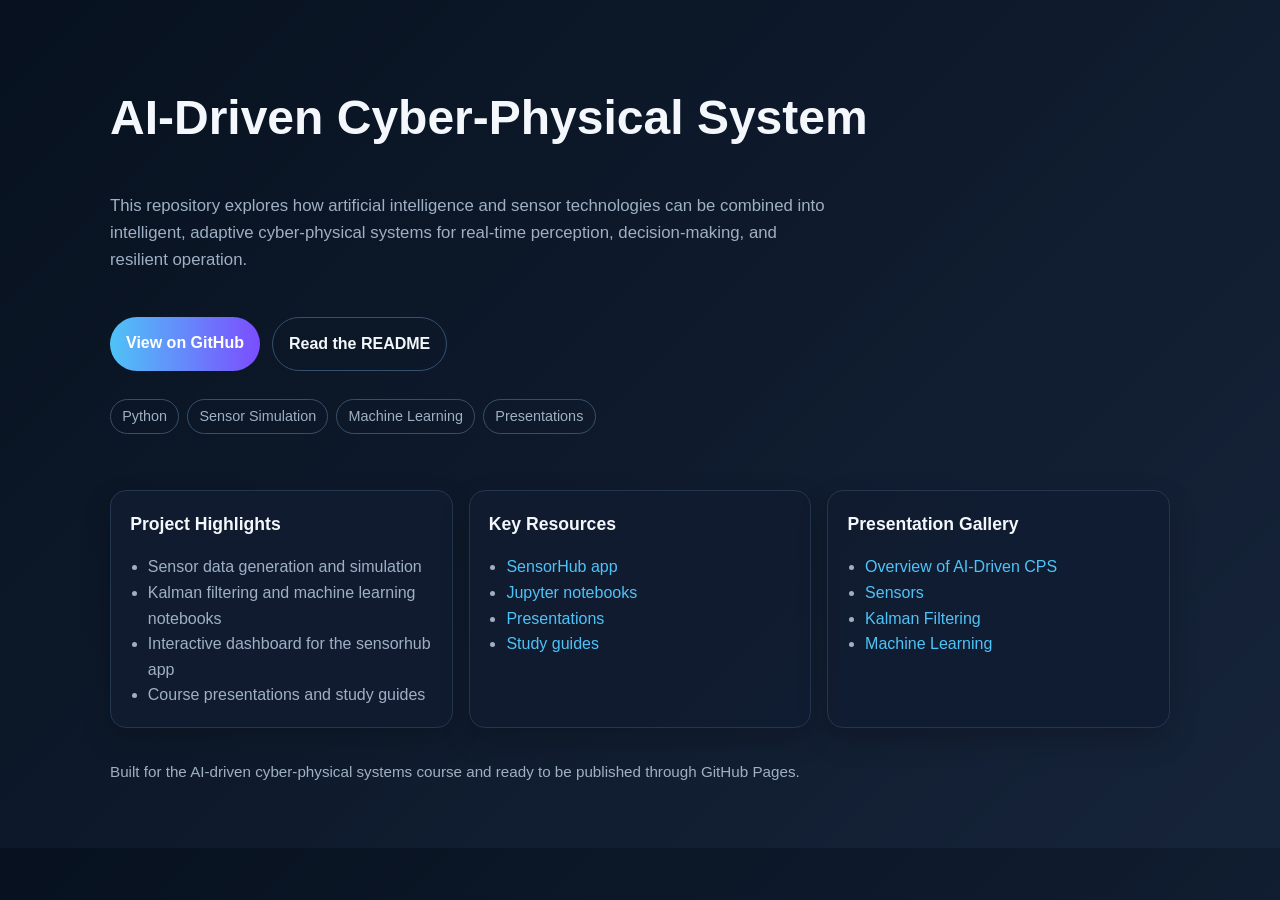
==== docs/index.html @ f4023572 "Add GitHub Pages site" ====
<!DOCTYPE html>
<html lang="en">
  <head>
    <meta charset="UTF-8" />
    <meta name="viewport" content="width=device-width, initial-scale=1.0" />
    <meta
      name="description"
      content="AI-driven Cyber-Physical System project page with sensor simulation, notebooks, and presentations."
    />
    <title>AI-Driven Cyber-Physical System</title>
    <style>
      :root {
        --bg: #07111f;
        --card: #101c31;
        --text: #f4f7fb;
        --muted: #9fb0c4;
        --accent: #4fc3f7;
        --accent-2: #7c4dff;
      }

      * { box-sizing: border-box; }
      body {
        margin: 0;
        font-family: Inter, "Segoe UI", Roboto, Arial, sans-serif;
        background: linear-gradient(135deg, var(--bg), #16243a);
        color: var(--text);
        line-height: 1.6;
      }

      a { color: var(--accent); text-decoration: none; }
      a:hover { text-decoration: underline; }

      .container {
        max-width: 1100px;
        margin: 0 auto;
        padding: 2rem 1.25rem 4rem;
      }

      .hero {
        padding: 3rem 0 2rem;
        display: grid;
        gap: 1.2rem;
      }

      .hero h1 {
        font-size: clamp(2rem, 4vw, 3rem);
        margin: 0;
      }

      .hero p {
        font-size: 1.05rem;
        color: var(--muted);
        max-width: 720px;
      }

      .hero-actions {
        display: flex;
        flex-wrap: wrap;
        gap: 0.75rem;
        margin-top: 0.5rem;
      }

      .btn {
        display: inline-block;
        padding: 0.8rem 1rem;
        border-radius: 999px;
        font-weight: 600;
        background: linear-gradient(90deg, var(--accent), var(--accent-2));
        color: white;
      }

      .btn.secondary {
        background: transparent;
        border: 1px solid #35506d;
        color: var(--text);
      }

      .grid {
        display: grid;
        grid-template-columns: repeat(auto-fit, minmax(260px, 1fr));
        gap: 1rem;
        margin-top: 1.5rem;
      }

      .card {
        background: rgba(16, 28, 49, 0.95);
        border: 1px solid #23364f;
        border-radius: 16px;
        padding: 1.2rem;
        box-shadow: 0 12px 30px rgba(0, 0, 0, 0.2);
      }

      .card h2 {
        margin-top: 0;
        font-size: 1.1rem;
      }

      .card p, .card li {
        color: var(--muted);
      }

      .card ul {
        padding-left: 1.1rem;
        margin-bottom: 0;
      }

      .badges {
        display: flex;
        flex-wrap: wrap;
        gap: 0.5rem;
        margin-top: 0.6rem;
      }

      .badge {
        border: 1px solid #35506d;
        border-radius: 999px;
        padding: 0.3rem 0.7rem;
        color: var(--muted);
        font-size: 0.9rem;
      }

      footer {
        margin-top: 2rem;
        color: var(--muted);
        font-size: 0.95rem;
      }

      @media (max-width: 640px) {
        .container { padding: 1rem 1rem 3rem; }
        .hero { padding-top: 2rem; }
      }
    </style>
  </head>
  <body>
    <main class="container">
      <section class="hero">
        <h1>AI-Driven Cyber-Physical System</h1>
        <p>
          This repository explores how artificial intelligence and sensor technologies can be combined into
          intelligent, adaptive cyber-physical systems for real-time perception, decision-making, and
          resilient operation.
        </p>
        <div class="hero-actions">
          <a class="btn" href="https://github.com/kolithawarnakulasooriya/AI-driven-cyber-physical-system" target="_blank" rel="noreferrer">View on GitHub</a>
          <a class="btn secondary" href="https://github.com/kolithawarnakulasooriya/AI-driven-cyber-physical-system/blob/main/Readme.md" target="_blank" rel="noreferrer">Read the README</a>
        </div>
        <div class="badges">
          <span class="badge">Python</span>
          <span class="badge">Sensor Simulation</span>
          <span class="badge">Machine Learning</span>
          <span class="badge">Presentations</span>
        </div>
      </section>

      <section class="grid">
        <article class="card">
          <h2>Project Highlights</h2>
          <ul>
            <li>Sensor data generation and simulation</li>
            <li>Kalman filtering and machine learning notebooks</li>
            <li>Interactive dashboard for the sensorhub app</li>
            <li>Course presentations and study guides</li>
          </ul>
        </article>

        <article class="card">
          <h2>Key Resources</h2>
          <ul>
            <li><a href="https://github.com/kolithawarnakulasooriya/AI-driven-cyber-physical-system/tree/main/sensorhub">SensorHub app</a></li>
            <li><a href="https://github.com/kolithawarnakulasooriya/AI-driven-cyber-physical-system/tree/main/notebooks">Jupyter notebooks</a></li>
            <li><a href="https://github.com/kolithawarnakulasooriya/AI-driven-cyber-physical-system/tree/main/presentations">Presentations</a></li>
            <li><a href="https://github.com/kolithawarnakulasooriya/AI-driven-cyber-physical-system/tree/main/study-guide">Study guides</a></li>
          </ul>
        </article>

        <article class="card">
          <h2>Presentation Gallery</h2>
          <ul>
            <li><a href="https://html-preview.github.io/?url=https://github.com/kolithawarnakulasooriya/AI-driven-cyber-physical-system/blob/main/presentations/cps-ai-intro.html">Overview of AI-Driven CPS</a></li>
            <li><a href="https://html-preview.github.io/?url=https://github.com/kolithawarnakulasooriya/AI-driven-cyber-physical-system/blob/main/presentations/sensors-cps.html">Sensors</a></li>
            <li><a href="https://html-preview.github.io/?url=https://github.com/kolithawarnakulasooriya/AI-driven-cyber-physical-system/blob/main/presentations/kelman-filter-cps.html">Kalman Filtering</a></li>
            <li><a href="https://htmlpreview.github.io/?https://github.com/kolithawarnakulasooriya/AI-driven-cyber-physical-system/blob/main/presentations/machine-learning-cps.html">Machine Learning</a></li>
          </ul>
        </article>
      </section>

      <footer>
        Built for the AI-driven cyber-physical systems course and ready to be published through GitHub Pages.
      </footer>
    </main>
  </body>
</html>
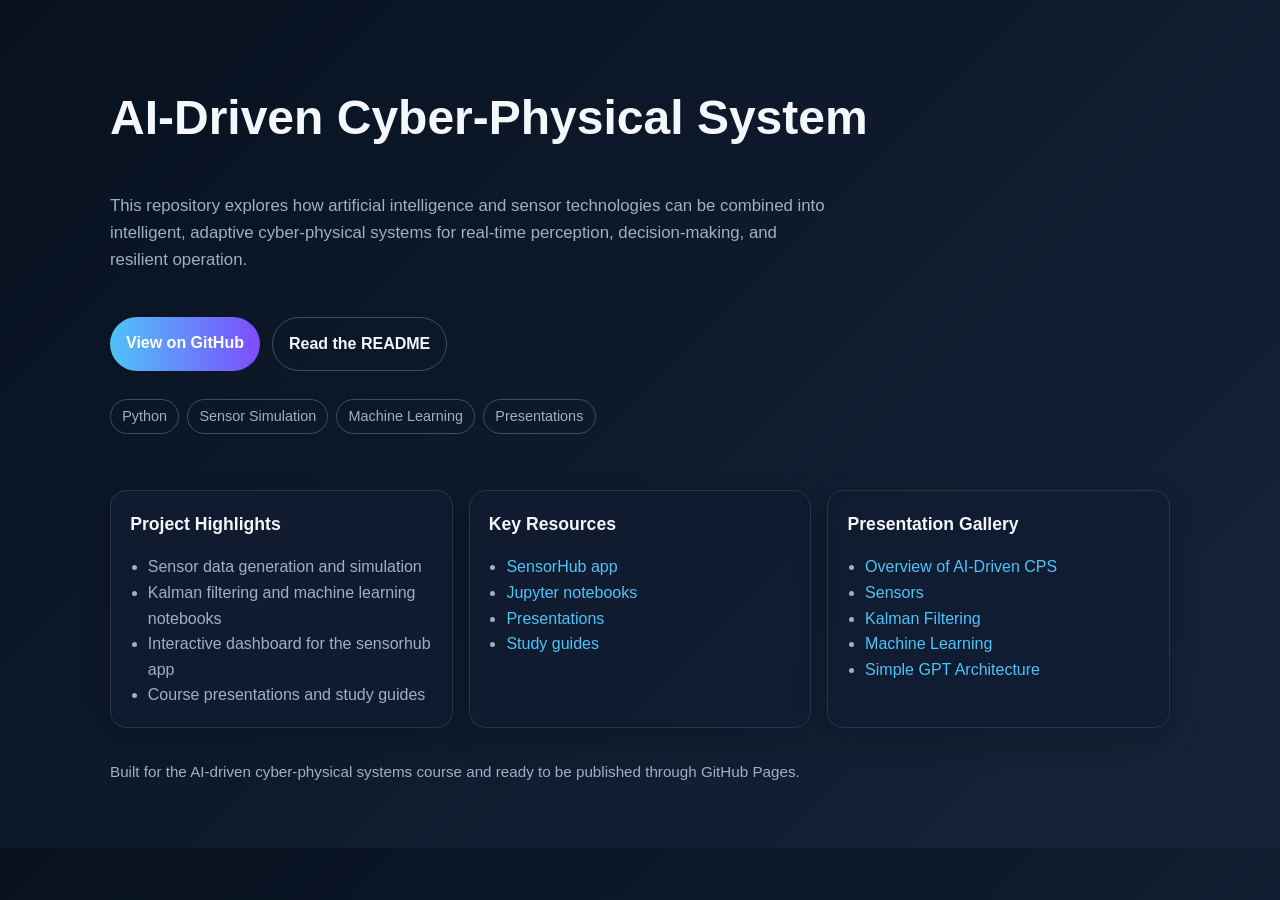
==== commit e0b3aa69: "Updated docs" ====
--- a/docs/index.html
+++ b/docs/index.html
@@ -180,6 +180,7 @@
             <li><a href="https://html-preview.github.io/?url=https://github.com/kolithawarnakulasooriya/AI-driven-cyber-physical-system/blob/main/presentations/sensors-cps.html">Sensors</a></li>
             <li><a href="https://html-preview.github.io/?url=https://github.com/kolithawarnakulasooriya/AI-driven-cyber-physical-system/blob/main/presentations/kelman-filter-cps.html">Kalman Filtering</a></li>
             <li><a href="https://htmlpreview.github.io/?https://github.com/kolithawarnakulasooriya/AI-driven-cyber-physical-system/blob/main/presentations/machine-learning-cps.html">Machine Learning</a></li>
+            <li><a href="https://htmlpreview.github.io/?https://github.com/kolithawarnakulasooriya/AI-driven-cyber-physical-system/blob/main/presentations/simplellm-script-presentation.html">Simple GPT Architecture</a></li>
           </ul>
         </article>
       </section>
